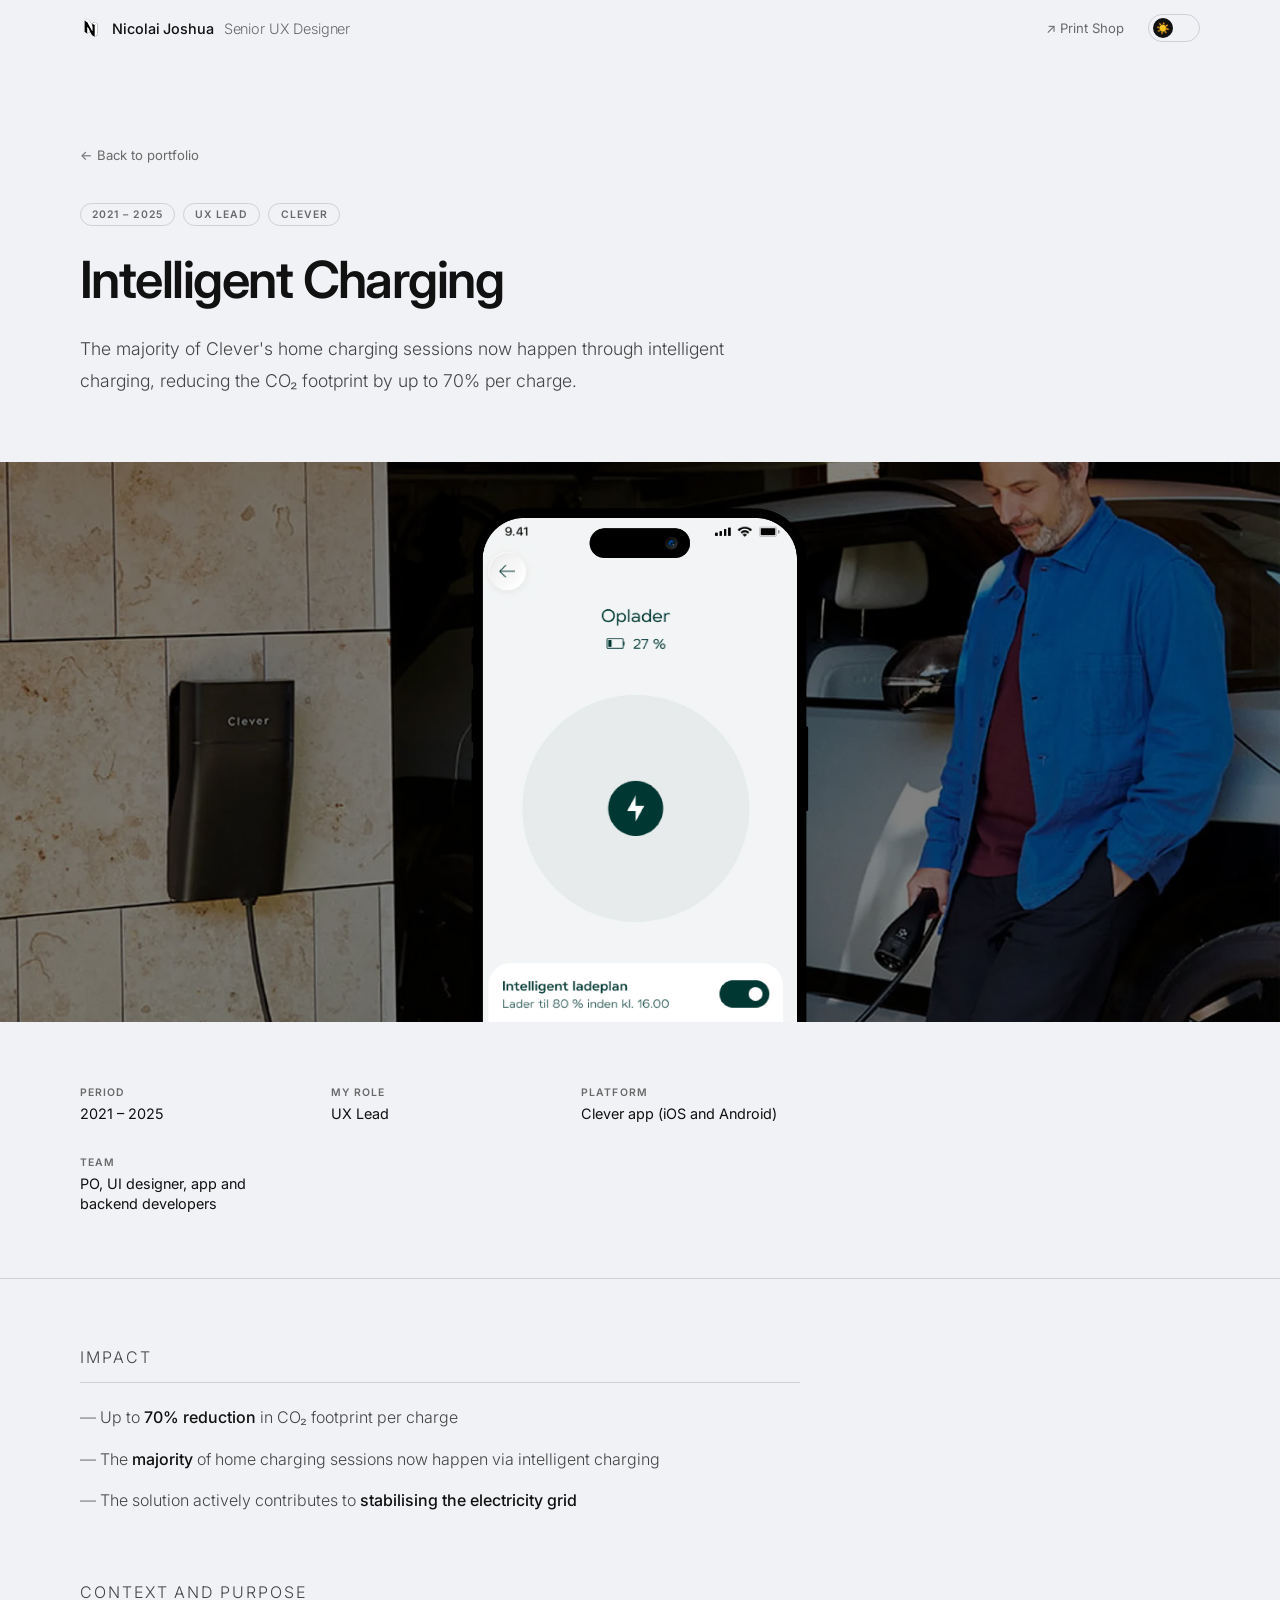
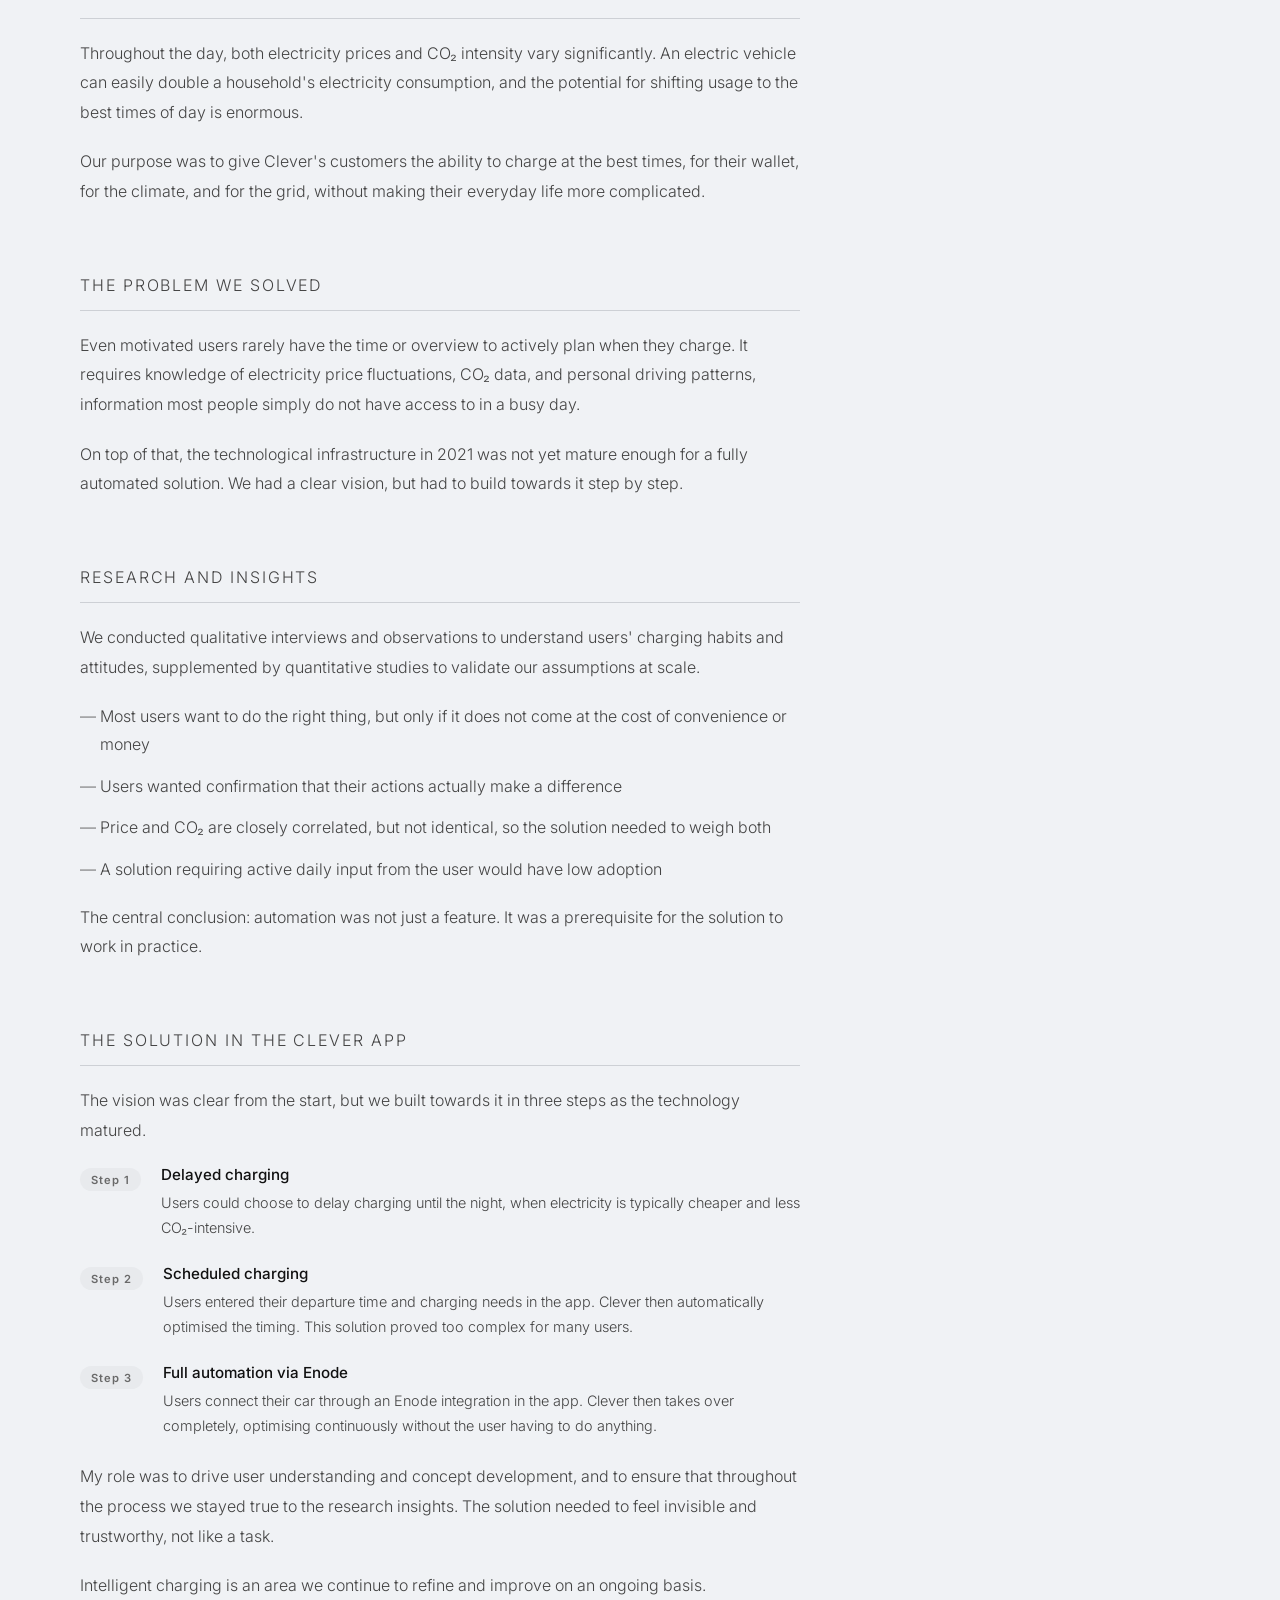
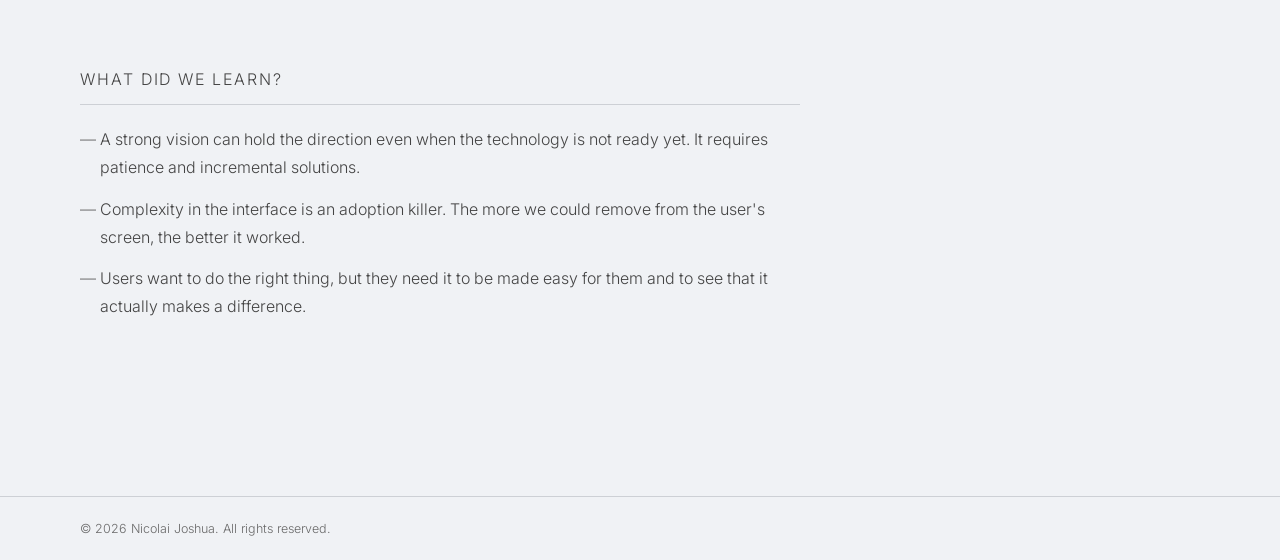
==== case-intelligent-charging.html @ bfaa4154 "Bump theme script cache for iOS refresh fix" ====
<!DOCTYPE html>
<html lang="en">
<head>
<meta charset="UTF-8">
<meta name="viewport" content="width=device-width, initial-scale=1.0, viewport-fit=cover">
<meta name="color-scheme" content="light dark">
<script src="assets/js/theme.js?v=20260611-4"></script>
<title>Intelligent Charging — Nicolai Joshua</title>
<meta name="description" content="Case study: How Clever made it possible for EV drivers to charge at the cheapest and least CO₂-intensive times, automatically.">
<link rel="preconnect" href="https://fonts.googleapis.com">
<link rel="preconnect" href="https://fonts.gstatic.com" crossorigin>
<link href="https://fonts.googleapis.com/css2?family=Inter:wght@300;400;500;600&display=swap" rel="stylesheet">
<style>
  *, *::before, *::after { box-sizing: border-box; margin: 0; padding: 0; }

  :root {
    --bg: #f0f2f5;
    --white: #ffffff;
    --black: #111111;
    --gray-mid: #696969;
    --gray-light: #696969;
    --card-bg: #e8eaed;
    --border: #cdd0d5;
    --body-text: #444444;
    --max: 1200px;
  }

  body.dark,
  html.dark {
    --bg: #141414;
    --white: #141414;
    --black: #f0f0f0;
    --gray-mid: #999999;
    --gray-light: #999999;
    --card-bg: #1f1f1f;
    --border: #333333;
    --body-text: #aaaaaa;
  }

  body.dark nav,
  html.dark nav {
    background: rgba(20, 20, 20, 0.88);
  }

  /* ─── DARK MODE TOGGLE ─── */
  .theme-toggle {
    background: none;
    border: 1px solid var(--border);
    border-radius: 999px;
    width: 52px;
    height: 28px;
    cursor: pointer;
    position: relative;
    display: flex;
    align-items: center;
    padding: 0 4px;
    transition: background 0.2s, border-color 0.2s;
    flex-shrink: 0;
  }

  .toggle-thumb {
    width: 20px;
    height: 20px;
    border-radius: 50%;
    background: var(--black);
    display: flex;
    align-items: center;
    justify-content: center;
    transition: transform 0.25s cubic-bezier(0.4,0,0.2,1), background 0.2s;
    font-size: 11px;
    line-height: 1;
  }

  body.dark .toggle-thumb,
  html.dark .toggle-thumb {
    transform: translateX(24px);
  }

  html { background: var(--bg); scroll-behavior: smooth; }

  body {
    font-family: 'Inter', sans-serif;
    background: var(--bg);
    color: var(--black);
    -webkit-font-smoothing: antialiased;
    font-size: 16px;
  }

  /* ─── NAV ─── */
  nav {
    position: fixed;
    top: 0; left: 0; right: 0;
    z-index: 100;
    background: rgba(240, 242, 245, 0.88);
    backdrop-filter: blur(12px);
    -webkit-backdrop-filter: blur(12px);
  }

  .nav-inner {
    max-width: var(--max);
    margin: 0 auto;
    padding: 0 2.5rem;
    height: 56px;
    display: flex;
    align-items: center;
    justify-content: space-between;
  }

  .nav-left {
    display: flex;
    align-items: center;
    gap: 0.65rem;
  }

  .nav-line {
  width: 22px;
  height: 22px;
  background: url('/favicon.svg') center / contain no-repeat;
  flex-shrink: 0;
  display: block;
}

  .nav-name {
    font-size: 0.9rem;
    font-weight: 500;
    color: var(--black);
    text-decoration: none;
    letter-spacing: -0.01em;
  }

  .nav-title {
    font-size: 0.9rem;
    font-weight: 300;
    color: var(--gray-mid);
    letter-spacing: -0.01em;
  }

  .nav-right {
    display: flex;
    align-items: center;
    gap: 1.5rem;
  }

  .nav-back {
    font-size: 0.82rem;
    font-weight: 400;
    color: var(--gray-mid);
    text-decoration: none;
    transition: color 0.15s;
  }

  .nav-back:hover { color: var(--black); }

  /* ─── CONTAINER ─── */
  .container {
    max-width: var(--max);
    margin: 0 auto;
    padding: 0 2.5rem;
  }

  /* ─── CASE HERO ─── */
  #case-hero {
    padding: 9rem 0 4rem;
  }

  .case-hero-inner {
    max-width: 720px;
  }

  .case-back {
    display: inline-flex;
    align-items: center;
    gap: 0.4rem;
    font-size: 0.82rem;
    font-weight: 400;
    color: var(--gray-mid);
    text-decoration: none;
    margin-bottom: 2.5rem;
    transition: color 0.15s;
  }

  .case-back:hover { color: var(--black); }

  .case-meta {
    display: flex;
    gap: 0.5rem;
    flex-wrap: wrap;
    margin-bottom: 1.5rem;
  }

  .case-tag {
    font-size: 0.65rem;
    font-weight: 600;
    letter-spacing: 0.1em;
    text-transform: uppercase;
    color: var(--gray-mid);
    border: 1px solid var(--border);
    border-radius: 999px;
    padding: 0.25rem 0.7rem;
  }

  .case-hero-title {
    font-size: clamp(2rem, 4vw, 3.2rem);
    font-weight: 600;
    letter-spacing: -0.03em;
    line-height: 1.15;
    color: var(--black);
    margin-bottom: 1.5rem;
  }

  .case-hero-lead {
    font-size: 1.1rem;
    font-weight: 300;
    line-height: 1.85;
    color: var(--body-text);
    max-width: 60ch;
  }

  /* ─── CASE IMAGE ─── */
  .case-cover {
    width: 100%;
    aspect-ratio: 16/7;
    object-fit: cover;
    display: block;
    background: var(--border);
  }

  .case-cover-placeholder {
    width: 100%;
    aspect-ratio: 16/7;
    background: var(--card-bg);
    display: flex;
    align-items: center;
    justify-content: center;
  }

  .case-cover-placeholder span {
    font-size: 0.75rem;
    color: var(--gray-mid);
  }

  /* ─── FACTS ─── */
  #case-facts {
    padding: 4rem 0;
    border-bottom: 1px solid var(--border);
  }

  .facts-grid {
    display: grid;
    grid-template-columns: repeat(auto-fill, minmax(180px, 1fr));
    gap: 2rem;
    max-width: 720px;
  }

  .fact-item {
    display: flex;
    flex-direction: column;
    gap: 0.3rem;
  }

  .fact-label {
    font-size: 0.65rem;
    font-weight: 600;
    letter-spacing: 0.1em;
    text-transform: uppercase;
    color: var(--gray-mid);
  }

  .fact-value {
    font-size: 0.9rem;
    font-weight: 400;
    color: var(--black);
    line-height: 1.4;
  }

  /* ─── CASE CONTENT ─── */
  #case-content {
    padding: 4rem 0 7rem;
  }

  .case-content-inner {
    max-width: 720px;
  }

  .case-section {
    margin-bottom: 4rem;
  }

  .case-section-label {
    font-size: 0.65rem;
    font-weight: 600;
    letter-spacing: 0.12em;
    text-transform: uppercase;
    color: var(--gray-mid);
    padding-bottom: 0.6rem;
    border-bottom: 1px solid var(--border);
    margin-bottom: 1.5rem;
  }

  .case-section p {
    font-size: 1rem;
    font-weight: 300;
    line-height: 1.85;
    color: var(--body-text);
    margin-bottom: 1.25rem;
  }

  .case-section p:last-child {
    margin-bottom: 0;
  }

  .case-ul {
    list-style: none;
    display: flex;
    flex-direction: column;
    gap: 0.85rem;
    margin-top: 0.5rem;
  }

  .case-ul li {
    font-size: 1rem;
    font-weight: 300;
    line-height: 1.75;
    color: var(--body-text);
    padding-left: 1.25rem;
    position: relative;
  }

  .case-ul li::before {
    content: '—';
    position: absolute;
    left: 0;
    color: var(--gray-mid);
    font-weight: 300;
  }

  /* Steps */
  .case-steps {
    display: flex;
    flex-direction: column;
    gap: 1.5rem;
    margin-top: 0.5rem;
  }

  .case-step {
    display: grid;
    grid-template-columns: auto 1fr;
    gap: 1.25rem;
    align-items: start;
  }

  .case-step-number {
    font-size: 0.7rem;
    font-weight: 600;
    letter-spacing: 0.08em;
    color: var(--gray-mid);
    background: var(--card-bg);
    border-radius: 999px;
    padding: 0.3rem 0.7rem;
    white-space: nowrap;
    margin-top: 0.15rem;
  }

  .case-step-body {
    display: flex;
    flex-direction: column;
    gap: 0.35rem;
  }

  .case-step-title {
    font-size: 0.95rem;
    font-weight: 500;
    color: var(--black);
  }

  .case-step-text {
    font-size: 0.9rem;
    font-weight: 300;
    line-height: 1.75;
    color: var(--body-text);
  }

  /* Impact callout */
  .case-impact {
    background: var(--card-bg);
    border-radius: 12px;
    padding: 2rem 2.5rem;
    display: flex;
    gap: 3rem;
    flex-wrap: wrap;
  }

  .impact-stat {
    display: flex;
    flex-direction: column;
    gap: 0.3rem;
  }

  .impact-value {
    font-size: 1.6rem;
    font-weight: 600;
    letter-spacing: -0.03em;
    color: var(--black);
  }

  .impact-label {
    font-size: 0.8rem;
    font-weight: 300;
    color: var(--gray-mid);
    max-width: 20ch;
    line-height: 1.4;
  }

  .case-ul li strong {
    font-weight: 500;
    color: var(--black);
  }

  /* ─── FOOTER ─── */
  footer {
    border-top: 1px solid var(--border);
  }

  .footer-inner {
    max-width: var(--max);
    margin: 0 auto;
    padding: 1.5rem 2.5rem;
    display: flex;
    justify-content: space-between;
    align-items: center;
  }

  footer span {
    font-size: 0.78rem;
    font-weight: 300;
    color: var(--gray-mid);
  }

  /* ─── RESPONSIVE ─── */
  @media (max-width: 800px) {
    .nav-title { display: none; }
    .footer-inner { flex-direction: column; gap: 0.5rem; }
    .case-impact { gap: 1.5rem; }
    .case-cover {
      aspect-ratio: 4/3;
    }
  }

  @media (max-width: 560px) {
    .nav-right a:not(:last-child) { display: none; }
    #case-hero { padding: 7rem 0 3rem; }
    .case-cover {
      aspect-ratio: 1/1;
    }
  }
</style>
</head>
<body>

<!-- NAV -->
<nav>
  <div class="nav-inner">
    <div class="nav-left">
      <div class="nav-line"></div>
      <a class="nav-name" href="index.html">Nicolai Joshua</a>
      <span class="nav-title">Senior UX Designer</span>
    </div>
    <div class="nav-right">
      <a class="nav-back" href="https://shop.nicolaijoshua.com" target="_blank">↗ Print Shop</a>
      <button class="theme-toggle" id="themeToggle" aria-label="Toggle dark mode">
        <span class="toggle-thumb" id="toggleIcon">☀️</span>
      </button>
    </div>
  </div>
</nav>

<!-- HERO -->
<section id="case-hero">
  <div class="container">
    <div class="case-hero-inner">
      <a class="case-back" href="index.html">← Back to portfolio</a>
      <div class="case-meta">
        <span class="case-tag">2021 – 2025</span>
        <span class="case-tag">UX Lead</span>
        <span class="case-tag">Clever</span>
      </div>
      <h1 class="case-hero-title">Intelligent Charging</h1>
      <p class="case-hero-lead">The majority of Clever's home charging sessions now happen through intelligent charging, reducing the CO₂ footprint by up to 70% per charge.</p>
    </div>
  </div>
</section>

<!-- COVER IMAGE -->
<img class="case-cover" src="case-intelligent-opladning.jpg" alt="Clever app showing intelligent charging plan on a phone screen">

<!-- FACTS -->
<section id="case-facts">
  <div class="container">
    <div class="facts-grid">
      <div class="fact-item">
        <span class="fact-label">Period</span>
        <span class="fact-value">2021 – 2025</span>
      </div>
      <div class="fact-item">
        <span class="fact-label">My role</span>
        <span class="fact-value">UX Lead</span>
      </div>
      <div class="fact-item">
        <span class="fact-label">Platform</span>
        <span class="fact-value">Clever app (iOS and Android)</span>
      </div>
      <div class="fact-item">
        <span class="fact-label">Team</span>
        <span class="fact-value">PO, UI designer, app and backend developers</span>
      </div>
    </div>
  </div>
</section>

<!-- CONTENT -->
<section id="case-content">
  <div class="container">
    <div class="case-content-inner">

      <!-- Impact -->
      <div class="case-section">
        <p class="case-section-label">Impact</p>
        <ul class="case-ul">
          <li>Up to <strong>70% reduction</strong> in CO₂ footprint per charge</li>
          <li>The <strong>majority</strong> of home charging sessions now happen via intelligent charging</li>
          <li>The solution actively contributes to <strong>stabilising the electricity grid</strong></li>
        </ul>
      </div>

      <!-- Context -->
      <div class="case-section">
        <p class="case-section-label">Context and purpose</p>
        <p>Throughout the day, both electricity prices and CO₂ intensity vary significantly. An electric vehicle can easily double a household's electricity consumption, and the potential for shifting usage to the best times of day is enormous.</p>
        <p>Our purpose was to give Clever's customers the ability to charge at the best times, for their wallet, for the climate, and for the grid, without making their everyday life more complicated.</p>
      </div>

      <!-- Problem -->
      <div class="case-section">
        <p class="case-section-label">The problem we solved</p>
        <p>Even motivated users rarely have the time or overview to actively plan when they charge. It requires knowledge of electricity price fluctuations, CO₂ data, and personal driving patterns, information most people simply do not have access to in a busy day.</p>
        <p>On top of that, the technological infrastructure in 2021 was not yet mature enough for a fully automated solution. We had a clear vision, but had to build towards it step by step.</p>
      </div>

      <!-- Research -->
      <div class="case-section">
        <p class="case-section-label">Research and insights</p>
        <p>We conducted qualitative interviews and observations to understand users' charging habits and attitudes, supplemented by quantitative studies to validate our assumptions at scale.</p>
        <ul class="case-ul">
          <li>Most users want to do the right thing, but only if it does not come at the cost of convenience or money</li>
          <li>Users wanted confirmation that their actions actually make a difference</li>
          <li>Price and CO₂ are closely correlated, but not identical, so the solution needed to weigh both</li>
          <li>A solution requiring active daily input from the user would have low adoption</li>
        </ul>
        <p style="margin-top: 1.25rem;">The central conclusion: automation was not just a feature. It was a prerequisite for the solution to work in practice.</p>
      </div>

      <!-- Solution -->
      <div class="case-section">
        <p class="case-section-label">The solution in the Clever app</p>
        <p>The vision was clear from the start, but we built towards it in three steps as the technology matured.</p>
        <div class="case-steps">
          <div class="case-step">
            <span class="case-step-number">Step 1</span>
            <div class="case-step-body">
              <span class="case-step-title">Delayed charging</span>
              <span class="case-step-text">Users could choose to delay charging until the night, when electricity is typically cheaper and less CO₂-intensive.</span>
            </div>
          </div>
          <div class="case-step">
            <span class="case-step-number">Step 2</span>
            <div class="case-step-body">
              <span class="case-step-title">Scheduled charging</span>
              <span class="case-step-text">Users entered their departure time and charging needs in the app. Clever then automatically optimised the timing. This solution proved too complex for many users.</span>
            </div>
          </div>
          <div class="case-step">
            <span class="case-step-number">Step 3</span>
            <div class="case-step-body">
              <span class="case-step-title">Full automation via Enode</span>
              <span class="case-step-text">Users connect their car through an Enode integration in the app. Clever then takes over completely, optimising continuously without the user having to do anything.</span>
            </div>
          </div>
        </div>
        <p style="margin-top: 1.5rem;">My role was to drive user understanding and concept development, and to ensure that throughout the process we stayed true to the research insights. The solution needed to feel invisible and trustworthy, not like a task.</p>
        <p>Intelligent charging is an area we continue to refine and improve on an ongoing basis.</p>
      </div>

      <!-- Learnings -->
      <div class="case-section">
        <p class="case-section-label">What did we learn?</p>
        <ul class="case-ul">
          <li>A strong vision can hold the direction even when the technology is not ready yet. It requires patience and incremental solutions.</li>
          <li>Complexity in the interface is an adoption killer. The more we could remove from the user's screen, the better it worked.</li>
          <li>Users want to do the right thing, but they need it to be made easy for them and to see that it actually makes a difference.</li>
        </ul>
      </div>

    </div>
  </div>
</section>

<footer>
  <div class="footer-inner">
    <span>© 2026 Nicolai Joshua. All rights reserved.</span>
  </div>
</footer>

</body>
</html>
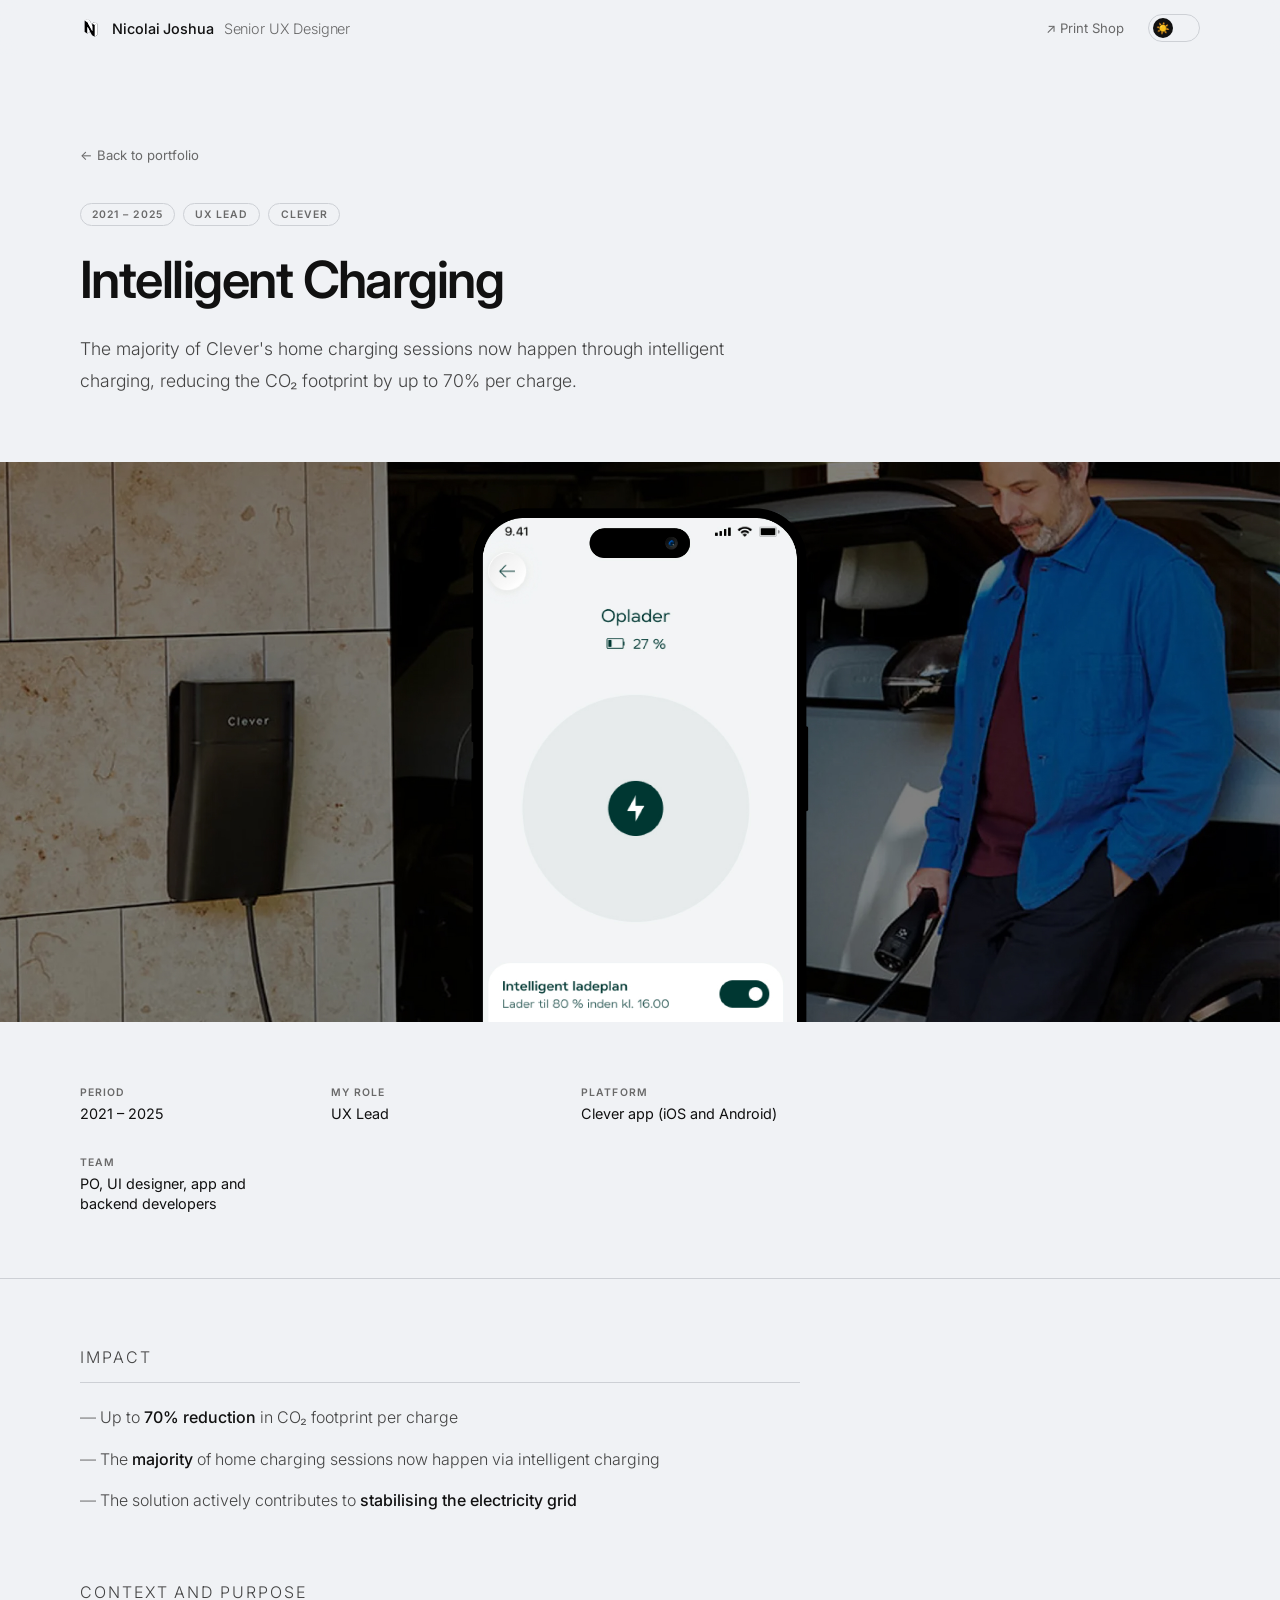
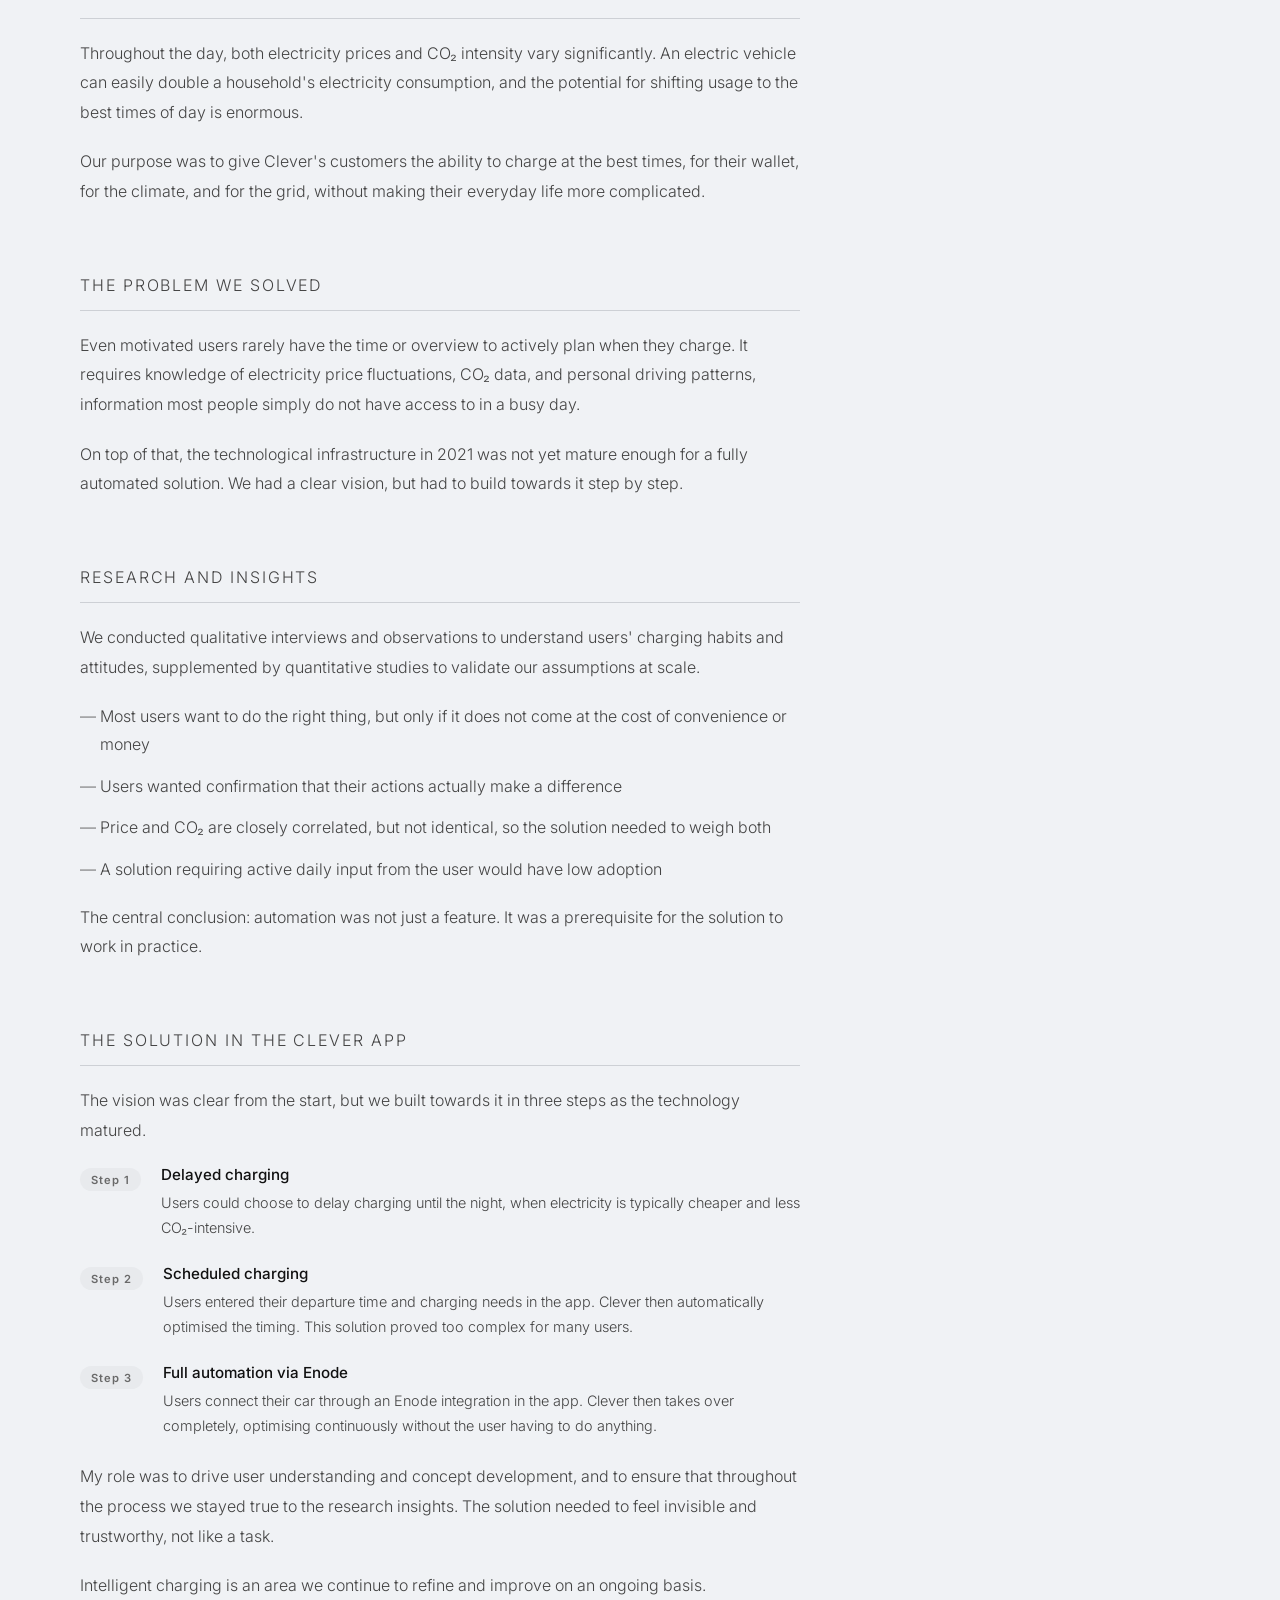
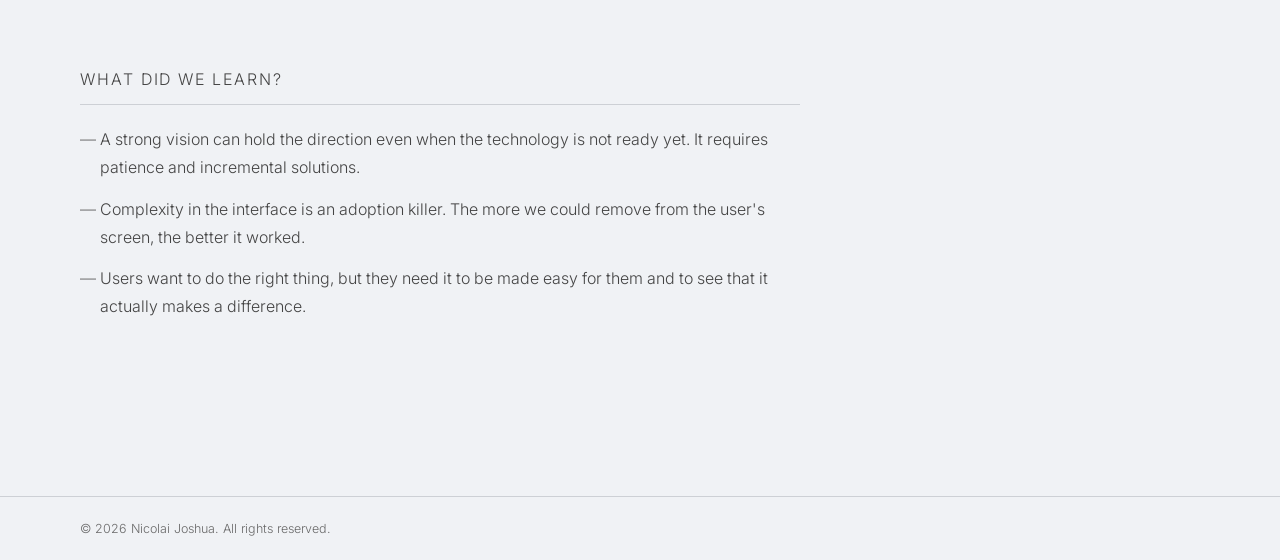
==== commit 312e0387: "Bump theme script cache for iOS reload fix" ====
--- a/case-intelligent-charging.html
+++ b/case-intelligent-charging.html
@@ -4,7 +4,7 @@
 <meta charset="UTF-8">
 <meta name="viewport" content="width=device-width, initial-scale=1.0, viewport-fit=cover">
 <meta name="color-scheme" content="light dark">
-<script src="assets/js/theme.js?v=20260611-4"></script>
+<script src="assets/js/theme.js?v=20260611-5"></script>
 <title>Intelligent Charging — Nicolai Joshua</title>
 <meta name="description" content="Case study: How Clever made it possible for EV drivers to charge at the cheapest and least CO₂-intensive times, automatically.">
 <link rel="preconnect" href="https://fonts.googleapis.com">
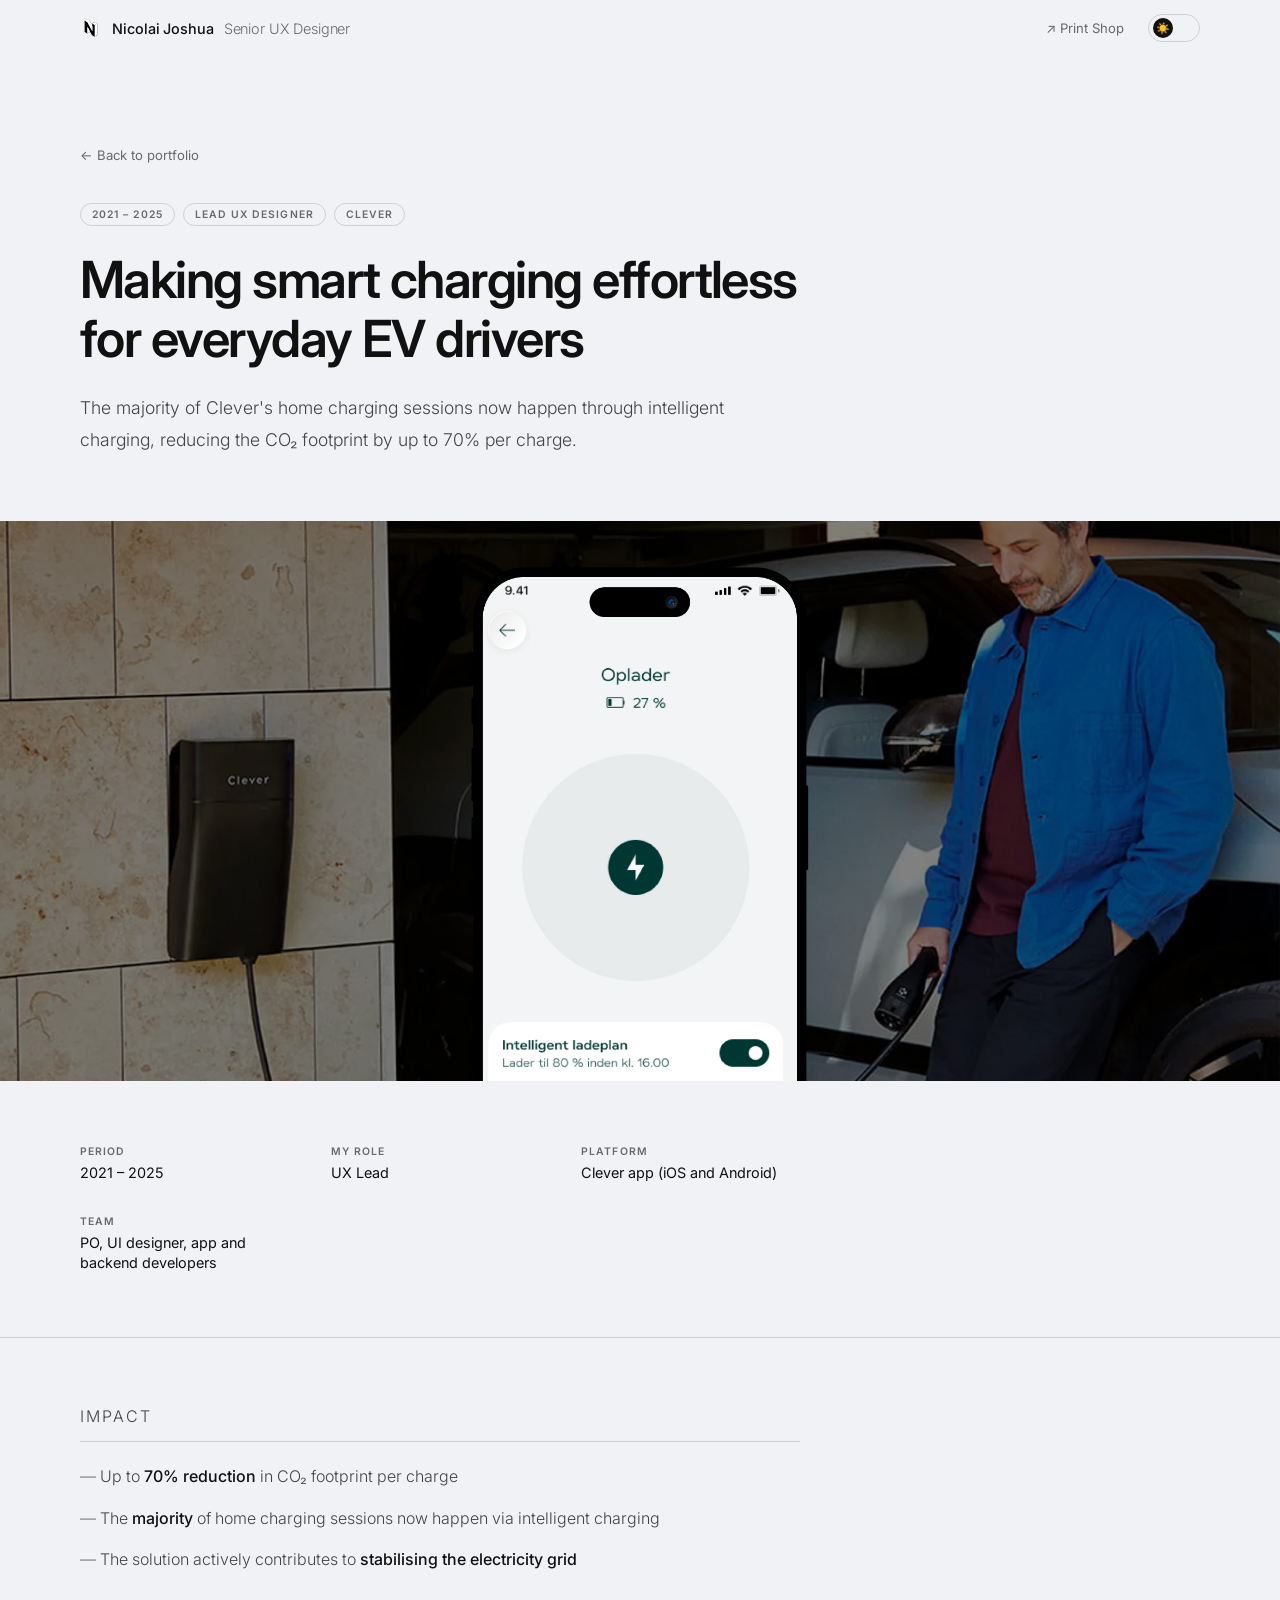
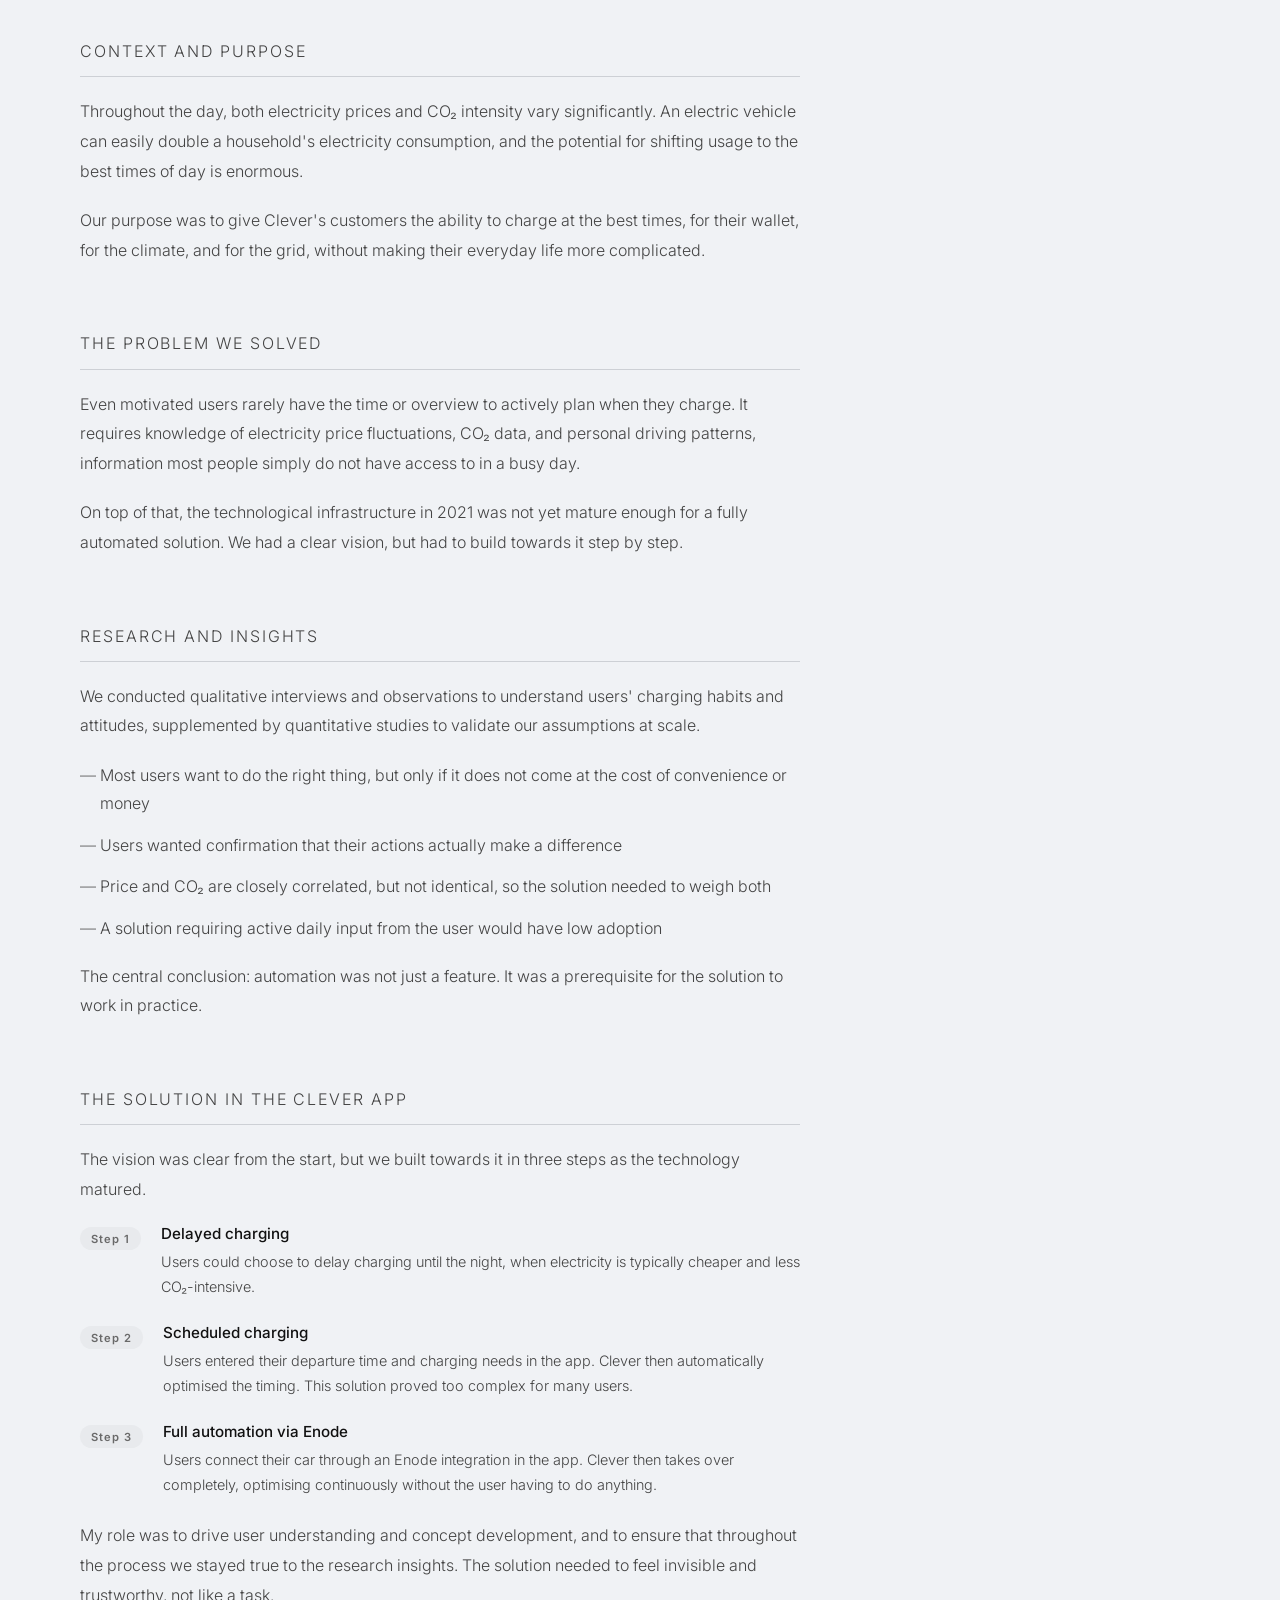
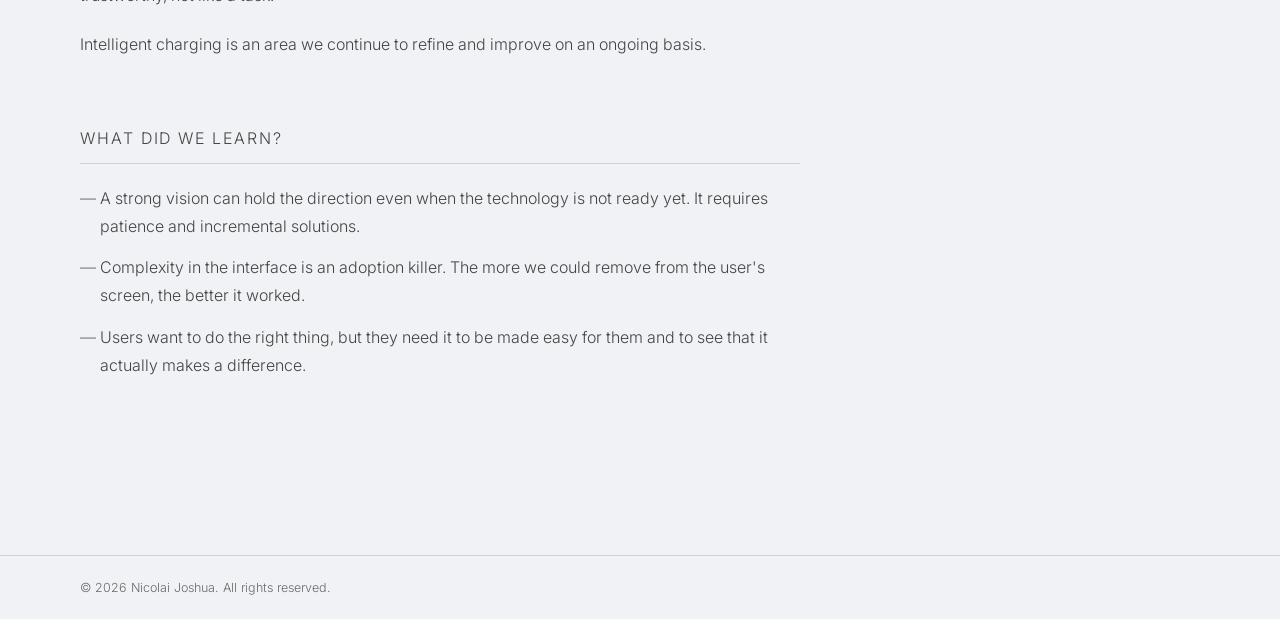
==== commit 773b6e25: "Update intelligent charging case copy" ====
--- a/case-intelligent-charging.html
+++ b/case-intelligent-charging.html
@@ -4,12 +4,62 @@
 <meta charset="UTF-8">
 <meta name="viewport" content="width=device-width, initial-scale=1.0, viewport-fit=cover">
 <meta name="color-scheme" content="light dark">
-<script src="assets/js/theme.js?v=20260611-5"></script>
+<script src="assets/js/theme.js?v=20260611-6"></script>
+<!-- Cloudflare Web Analytics -->
+<script defer src="https://static.cloudflareinsights.com/beacon.min.js" data-cf-beacon='{"token":"ebe53291910f4ebea6fbabf977471f56"}'></script>
+<!-- End Cloudflare Web Analytics -->
 <title>Intelligent Charging — Nicolai Joshua</title>
 <meta name="description" content="Case study: How Clever made it possible for EV drivers to charge at the cheapest and least CO₂-intensive times, automatically.">
+<link rel="canonical" href="https://nicolaijoshua.com/case-intelligent-charging.html">
+<meta name="author" content="Nicolai Joshua">
+<meta property="og:type" content="article">
+<meta property="og:site_name" content="Nicolai Joshua">
+<meta property="og:title" content="Intelligent Charging — Nicolai Joshua">
+<meta property="og:description" content="Case study: How Clever made it possible for EV drivers to charge at the cheapest and least CO₂-intensive times, automatically.">
+<meta property="og:url" content="https://nicolaijoshua.com/case-intelligent-charging.html">
+<meta property="og:image" content="https://nicolaijoshua.com/case-intelligent-opladning.jpg">
+<meta property="og:image:alt" content="Clever app showing intelligent charging plan on a phone screen">
+<meta name="twitter:card" content="summary_large_image">
+<meta name="twitter:title" content="Intelligent Charging — Nicolai Joshua">
+<meta name="twitter:description" content="Case study: How Clever made it possible for EV drivers to charge at the cheapest and least CO₂-intensive times, automatically.">
+<meta name="twitter:image" content="https://nicolaijoshua.com/case-intelligent-opladning.jpg">
+<link rel="icon" type="image/svg+xml" href="/favicon.svg">
+<link rel="icon" type="image/png" sizes="96x96" href="/favicon-96x96.png">
+<link rel="icon" type="image/x-icon" href="/favicon.ico">
+<link rel="apple-touch-icon" href="/apple-touch-icon.png">
+<link rel="manifest" href="/site.webmanifest">
 <link rel="preconnect" href="https://fonts.googleapis.com">
 <link rel="preconnect" href="https://fonts.gstatic.com" crossorigin>
 <link href="https://fonts.googleapis.com/css2?family=Inter:wght@300;400;500;600&display=swap" rel="stylesheet">
+<script type="application/ld+json">
+{
+  "@context": "https://schema.org",
+  "@type": "CreativeWork",
+  "@id": "https://nicolaijoshua.com/case-intelligent-charging.html#case-study",
+  "url": "https://nicolaijoshua.com/case-intelligent-charging.html",
+  "name": "Intelligent Charging",
+  "headline": "Intelligent Charging",
+  "description": "Case study: How Clever made it possible for EV drivers to charge at the cheapest and least CO2-intensive times, automatically.",
+  "image": "https://nicolaijoshua.com/case-intelligent-opladning.jpg",
+  "author": {
+    "@type": "Person",
+    "name": "Nicolai Joshua",
+    "url": "https://nicolaijoshua.com/"
+  },
+  "publisher": {
+    "@type": "Person",
+    "name": "Nicolai Joshua",
+    "url": "https://nicolaijoshua.com/"
+  },
+  "inLanguage": "en",
+  "about": [
+    "UX design",
+    "EV charging",
+    "Intelligent charging",
+    "Clever app"
+  ]
+}
+</script>
 <style>
   *, *::before, *::after { box-sizing: border-box; margin: 0; padding: 0; }
 
@@ -447,7 +497,6 @@
   }
 
   @media (max-width: 560px) {
-    .nav-right a:not(:last-child) { display: none; }
     #case-hero { padding: 7rem 0 3rem; }
     .case-cover {
       aspect-ratio: 1/1;
@@ -481,10 +530,10 @@
       <a class="case-back" href="index.html">← Back to portfolio</a>
       <div class="case-meta">
         <span class="case-tag">2021 – 2025</span>
-        <span class="case-tag">UX Lead</span>
+        <span class="case-tag">Lead UX Designer</span>
         <span class="case-tag">Clever</span>
       </div>
-      <h1 class="case-hero-title">Intelligent Charging</h1>
+      <h1 class="case-hero-title">Making smart charging effortless for everyday EV drivers</h1>
       <p class="case-hero-lead">The majority of Clever's home charging sessions now happen through intelligent charging, reducing the CO₂ footprint by up to 70% per charge.</p>
     </div>
   </div>
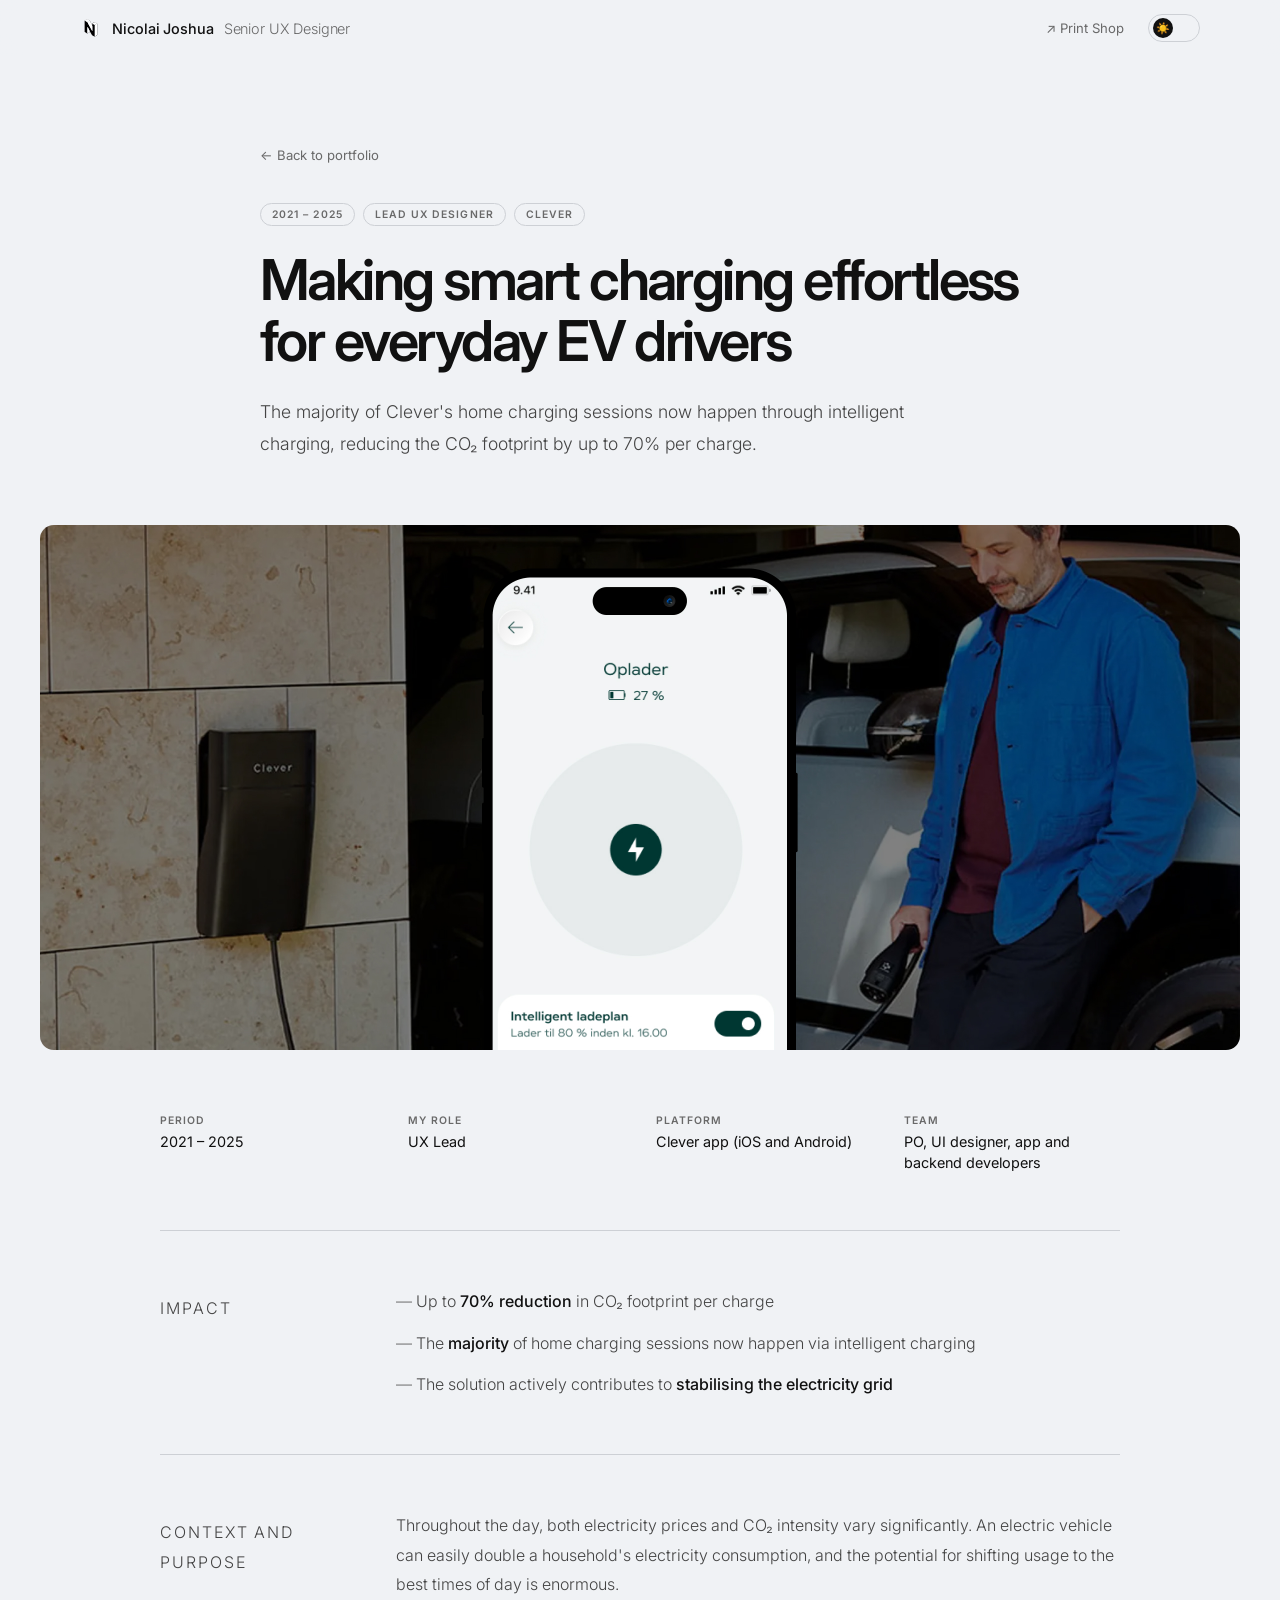
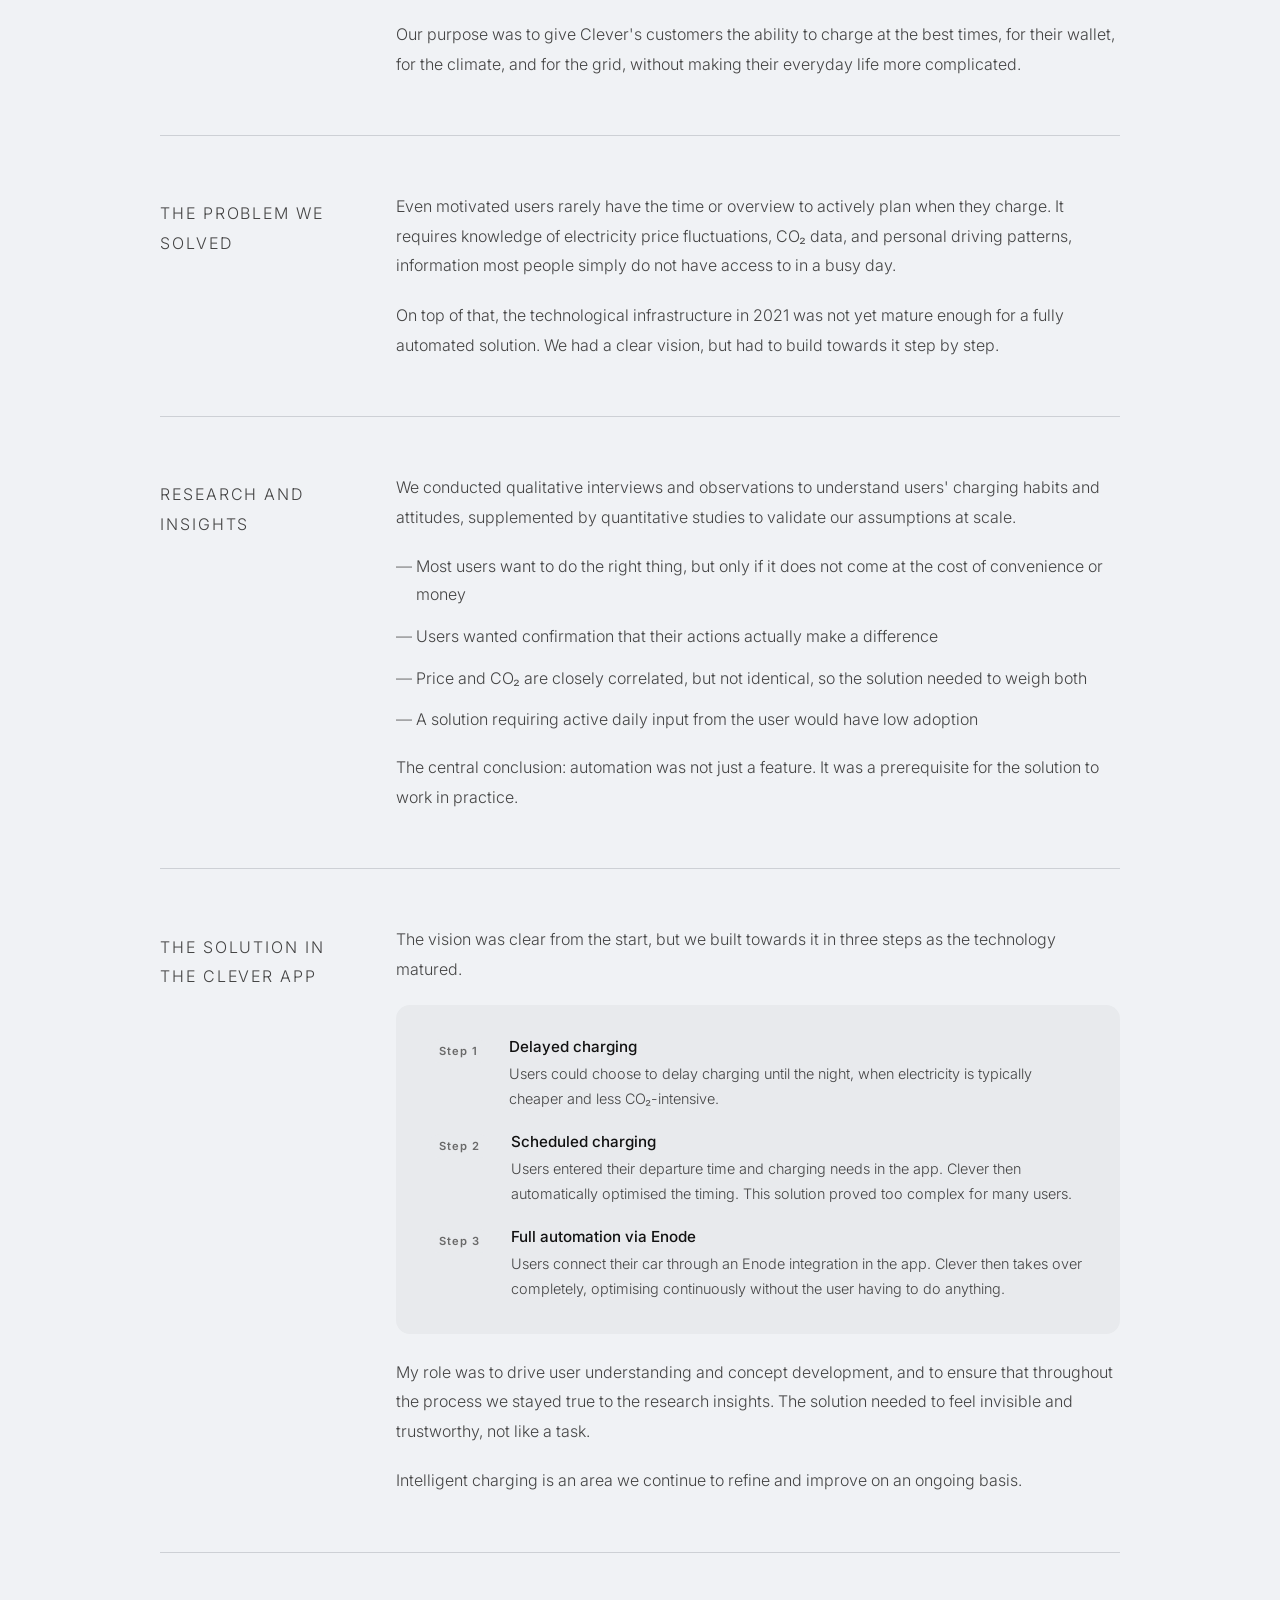
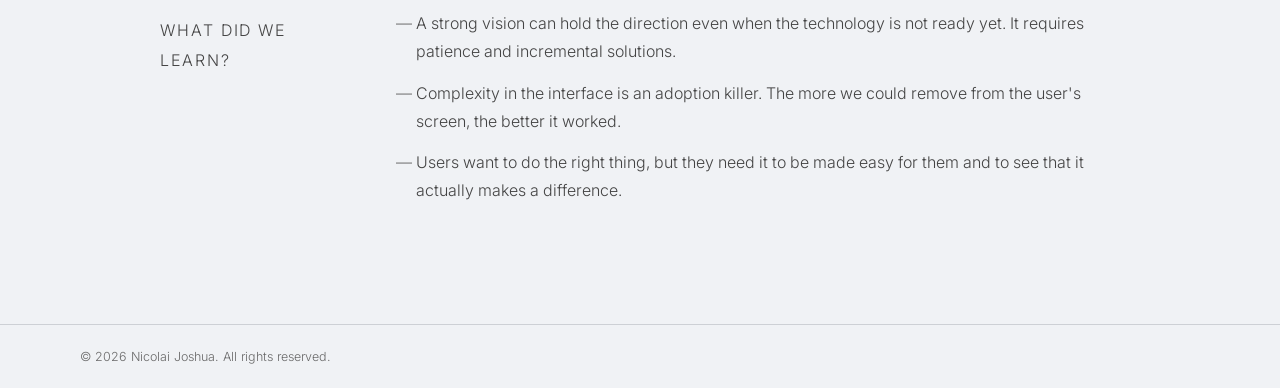
==== commit c53c8f93: "Align intelligent charging case layout" ====
--- a/case-intelligent-charging.html
+++ b/case-intelligent-charging.html
@@ -73,6 +73,10 @@
     --border: #cdd0d5;
     --body-text: #444444;
     --max: 1200px;
+    --content: 760px;
+    --label-width: 180px;
+    --radius: 14px;
+    --panel-padding: 2rem;
   }
 
   body.dark,
@@ -214,7 +218,8 @@
   }
 
   .case-hero-inner {
-    max-width: 720px;
+    max-width: var(--content);
+    margin: 0 auto;
   }
 
   .case-back {
@@ -250,10 +255,10 @@
   }
 
   .case-hero-title {
-    font-size: clamp(2rem, 4vw, 3.2rem);
+    font-size: clamp(2.1rem, 4.4vw, 4rem);
     font-weight: 600;
-    letter-spacing: -0.03em;
-    line-height: 1.15;
+    letter-spacing: -0.045em;
+    line-height: 1.08;
     color: var(--black);
     margin-bottom: 1.5rem;
   }
@@ -263,13 +268,27 @@
     font-weight: 300;
     line-height: 1.85;
     color: var(--body-text);
-    max-width: 60ch;
+    max-width: 62ch;
   }
 
   /* ─── CASE IMAGE ─── */
+  .case-cover-wrap {
+    max-width: 1400px;
+    margin: 0 auto;
+    padding: 0 2.5rem;
+  }
+
+  .case-cover-frame {
+    width: 100%;
+    aspect-ratio: 16/7;
+    border-radius: var(--radius);
+    overflow: hidden;
+    background: var(--border);
+  }
+
   .case-cover {
     width: 100%;
-    aspect-ratio: 16/7;
+    height: 100%;
     object-fit: cover;
     display: block;
     background: var(--border);
@@ -291,21 +310,23 @@
 
   /* ─── FACTS ─── */
   #case-facts {
-    padding: 4rem 0;
+    padding: 4rem 0 3.5rem;
+  }
+
+  .facts-grid {
+    max-width: 960px;
+    margin: 0 auto;
+    display: grid;
+    grid-template-columns: repeat(4, 1fr);
+    gap: 2rem;
+    padding-bottom: 3.5rem;
     border-bottom: 1px solid var(--border);
   }
 
-  .facts-grid {
-    display: grid;
-    grid-template-columns: repeat(auto-fill, minmax(180px, 1fr));
-    gap: 2rem;
-    max-width: 720px;
-  }
-
   .fact-item {
     display: flex;
     flex-direction: column;
-    gap: 0.3rem;
+    gap: 0.35rem;
   }
 
   .fact-label {
@@ -320,20 +341,30 @@
     font-size: 0.9rem;
     font-weight: 400;
     color: var(--black);
-    line-height: 1.4;
+    line-height: 1.45;
   }
 
   /* ─── CASE CONTENT ─── */
   #case-content {
-    padding: 4rem 0 7rem;
+    padding: 0 0 4rem;
   }
 
   .case-content-inner {
-    max-width: 720px;
+    max-width: 960px;
+    margin: 0 auto;
   }
 
   .case-section {
-    margin-bottom: 4rem;
+    display: grid;
+    grid-template-columns: var(--label-width) minmax(0, 1fr);
+    gap: 3.5rem;
+    padding: 3.5rem 0;
+    border-top: 1px solid var(--border);
+  }
+
+  .case-section:first-child {
+    border-top: 0;
+    padding-top: 0;
   }
 
   .case-section-label {
@@ -342,9 +373,11 @@
     letter-spacing: 0.12em;
     text-transform: uppercase;
     color: var(--gray-mid);
-    padding-bottom: 0.6rem;
-    border-bottom: 1px solid var(--border);
-    margin-bottom: 1.5rem;
+    padding-top: 0.45rem;
+  }
+
+  .case-section-content {
+    max-width: var(--content);
   }
 
   .case-section p {
@@ -364,7 +397,6 @@
     display: flex;
     flex-direction: column;
     gap: 0.85rem;
-    margin-top: 0.5rem;
   }
 
   .case-ul li {
@@ -386,10 +418,13 @@
 
   /* Steps */
   .case-steps {
+    background: var(--card-bg);
+    border-radius: var(--radius);
+    padding: var(--panel-padding);
     display: flex;
     flex-direction: column;
-    gap: 1.5rem;
-    margin-top: 0.5rem;
+    gap: 1.25rem;
+    margin: 1rem 0 1.5rem;
   }
 
   .case-step {
@@ -433,11 +468,12 @@
   /* Impact callout */
   .case-impact {
     background: var(--card-bg);
-    border-radius: 12px;
-    padding: 2rem 2.5rem;
+    border-radius: var(--radius);
+    padding: var(--panel-padding);
     display: flex;
     gap: 3rem;
     flex-wrap: wrap;
+    margin-top: 1rem;
   }
 
   .impact-stat {
@@ -487,20 +523,24 @@
   }
 
   /* ─── RESPONSIVE ─── */
-  @media (max-width: 800px) {
+  @media (max-width: 900px) {
+    .footer-inner { flex-direction: column; gap: 0.5rem; }
+    .facts-grid { grid-template-columns: repeat(2, 1fr); }
+    .case-section { grid-template-columns: 1fr; gap: 1.25rem; padding: 3rem 0; }
+    .case-section-label { padding-top: 0; }
+    .case-impact { gap: 1.5rem; }
+  }
+
+  @media (max-width: 560px) {
+    :root { --panel-padding: 1.35rem; }
+    .container, .nav-inner, .case-cover-wrap, .footer-inner { padding-left: 1.25rem; padding-right: 1.25rem; }
     .nav-title { display: none; }
-    .footer-inner { flex-direction: column; gap: 0.5rem; }
-    .case-impact { gap: 1.5rem; }
-    .case-cover {
-      aspect-ratio: 4/3;
+    #case-hero { padding: 7rem 0 3rem; }
+    .case-cover-frame {
+      aspect-ratio: 1/1;
+      border-radius: 10px;
     }
-  }
-
-  @media (max-width: 560px) {
-    #case-hero { padding: 7rem 0 3rem; }
-    .case-cover {
-      aspect-ratio: 1/1;
-    }
+    .facts-grid { grid-template-columns: 1fr; gap: 1.5rem; padding-bottom: 3rem; }
   }
 </style>
 </head>
@@ -540,7 +580,11 @@
 </section>
 
 <!-- COVER IMAGE -->
-<img class="case-cover" src="case-intelligent-opladning.jpg" alt="Clever app showing intelligent charging plan on a phone screen">
+<div class="case-cover-wrap">
+  <div class="case-cover-frame">
+    <img class="case-cover" src="case-intelligent-opladning.jpg" alt="Clever app showing intelligent charging plan on a phone screen">
+  </div>
+</div>
 
 <!-- FACTS -->
 <section id="case-facts">
@@ -574,79 +618,91 @@
       <!-- Impact -->
       <div class="case-section">
         <p class="case-section-label">Impact</p>
-        <ul class="case-ul">
-          <li>Up to <strong>70% reduction</strong> in CO₂ footprint per charge</li>
-          <li>The <strong>majority</strong> of home charging sessions now happen via intelligent charging</li>
-          <li>The solution actively contributes to <strong>stabilising the electricity grid</strong></li>
-        </ul>
+        <div class="case-section-content">
+          <ul class="case-ul">
+            <li>Up to <strong>70% reduction</strong> in CO₂ footprint per charge</li>
+            <li>The <strong>majority</strong> of home charging sessions now happen via intelligent charging</li>
+            <li>The solution actively contributes to <strong>stabilising the electricity grid</strong></li>
+          </ul>
+        </div>
       </div>
 
       <!-- Context -->
       <div class="case-section">
         <p class="case-section-label">Context and purpose</p>
-        <p>Throughout the day, both electricity prices and CO₂ intensity vary significantly. An electric vehicle can easily double a household's electricity consumption, and the potential for shifting usage to the best times of day is enormous.</p>
-        <p>Our purpose was to give Clever's customers the ability to charge at the best times, for their wallet, for the climate, and for the grid, without making their everyday life more complicated.</p>
+        <div class="case-section-content">
+          <p>Throughout the day, both electricity prices and CO₂ intensity vary significantly. An electric vehicle can easily double a household's electricity consumption, and the potential for shifting usage to the best times of day is enormous.</p>
+          <p>Our purpose was to give Clever's customers the ability to charge at the best times, for their wallet, for the climate, and for the grid, without making their everyday life more complicated.</p>
+        </div>
       </div>
 
       <!-- Problem -->
       <div class="case-section">
         <p class="case-section-label">The problem we solved</p>
-        <p>Even motivated users rarely have the time or overview to actively plan when they charge. It requires knowledge of electricity price fluctuations, CO₂ data, and personal driving patterns, information most people simply do not have access to in a busy day.</p>
-        <p>On top of that, the technological infrastructure in 2021 was not yet mature enough for a fully automated solution. We had a clear vision, but had to build towards it step by step.</p>
+        <div class="case-section-content">
+          <p>Even motivated users rarely have the time or overview to actively plan when they charge. It requires knowledge of electricity price fluctuations, CO₂ data, and personal driving patterns, information most people simply do not have access to in a busy day.</p>
+          <p>On top of that, the technological infrastructure in 2021 was not yet mature enough for a fully automated solution. We had a clear vision, but had to build towards it step by step.</p>
+        </div>
       </div>
 
       <!-- Research -->
       <div class="case-section">
         <p class="case-section-label">Research and insights</p>
-        <p>We conducted qualitative interviews and observations to understand users' charging habits and attitudes, supplemented by quantitative studies to validate our assumptions at scale.</p>
-        <ul class="case-ul">
-          <li>Most users want to do the right thing, but only if it does not come at the cost of convenience or money</li>
-          <li>Users wanted confirmation that their actions actually make a difference</li>
-          <li>Price and CO₂ are closely correlated, but not identical, so the solution needed to weigh both</li>
-          <li>A solution requiring active daily input from the user would have low adoption</li>
-        </ul>
-        <p style="margin-top: 1.25rem;">The central conclusion: automation was not just a feature. It was a prerequisite for the solution to work in practice.</p>
+        <div class="case-section-content">
+          <p>We conducted qualitative interviews and observations to understand users' charging habits and attitudes, supplemented by quantitative studies to validate our assumptions at scale.</p>
+          <ul class="case-ul">
+            <li>Most users want to do the right thing, but only if it does not come at the cost of convenience or money</li>
+            <li>Users wanted confirmation that their actions actually make a difference</li>
+            <li>Price and CO₂ are closely correlated, but not identical, so the solution needed to weigh both</li>
+            <li>A solution requiring active daily input from the user would have low adoption</li>
+          </ul>
+          <p style="margin-top: 1.25rem;">The central conclusion: automation was not just a feature. It was a prerequisite for the solution to work in practice.</p>
+        </div>
       </div>
 
       <!-- Solution -->
       <div class="case-section">
         <p class="case-section-label">The solution in the Clever app</p>
-        <p>The vision was clear from the start, but we built towards it in three steps as the technology matured.</p>
-        <div class="case-steps">
-          <div class="case-step">
-            <span class="case-step-number">Step 1</span>
-            <div class="case-step-body">
-              <span class="case-step-title">Delayed charging</span>
-              <span class="case-step-text">Users could choose to delay charging until the night, when electricity is typically cheaper and less CO₂-intensive.</span>
+        <div class="case-section-content">
+          <p>The vision was clear from the start, but we built towards it in three steps as the technology matured.</p>
+          <div class="case-steps">
+            <div class="case-step">
+              <span class="case-step-number">Step 1</span>
+              <div class="case-step-body">
+                <span class="case-step-title">Delayed charging</span>
+                <span class="case-step-text">Users could choose to delay charging until the night, when electricity is typically cheaper and less CO₂-intensive.</span>
+              </div>
+            </div>
+            <div class="case-step">
+              <span class="case-step-number">Step 2</span>
+              <div class="case-step-body">
+                <span class="case-step-title">Scheduled charging</span>
+                <span class="case-step-text">Users entered their departure time and charging needs in the app. Clever then automatically optimised the timing. This solution proved too complex for many users.</span>
+              </div>
+            </div>
+            <div class="case-step">
+              <span class="case-step-number">Step 3</span>
+              <div class="case-step-body">
+                <span class="case-step-title">Full automation via Enode</span>
+                <span class="case-step-text">Users connect their car through an Enode integration in the app. Clever then takes over completely, optimising continuously without the user having to do anything.</span>
+              </div>
             </div>
           </div>
-          <div class="case-step">
-            <span class="case-step-number">Step 2</span>
-            <div class="case-step-body">
-              <span class="case-step-title">Scheduled charging</span>
-              <span class="case-step-text">Users entered their departure time and charging needs in the app. Clever then automatically optimised the timing. This solution proved too complex for many users.</span>
-            </div>
-          </div>
-          <div class="case-step">
-            <span class="case-step-number">Step 3</span>
-            <div class="case-step-body">
-              <span class="case-step-title">Full automation via Enode</span>
-              <span class="case-step-text">Users connect their car through an Enode integration in the app. Clever then takes over completely, optimising continuously without the user having to do anything.</span>
-            </div>
-          </div>
+          <p style="margin-top: 1.5rem;">My role was to drive user understanding and concept development, and to ensure that throughout the process we stayed true to the research insights. The solution needed to feel invisible and trustworthy, not like a task.</p>
+          <p>Intelligent charging is an area we continue to refine and improve on an ongoing basis.</p>
         </div>
-        <p style="margin-top: 1.5rem;">My role was to drive user understanding and concept development, and to ensure that throughout the process we stayed true to the research insights. The solution needed to feel invisible and trustworthy, not like a task.</p>
-        <p>Intelligent charging is an area we continue to refine and improve on an ongoing basis.</p>
       </div>
 
       <!-- Learnings -->
       <div class="case-section">
         <p class="case-section-label">What did we learn?</p>
-        <ul class="case-ul">
-          <li>A strong vision can hold the direction even when the technology is not ready yet. It requires patience and incremental solutions.</li>
-          <li>Complexity in the interface is an adoption killer. The more we could remove from the user's screen, the better it worked.</li>
-          <li>Users want to do the right thing, but they need it to be made easy for them and to see that it actually makes a difference.</li>
-        </ul>
+        <div class="case-section-content">
+          <ul class="case-ul">
+            <li>A strong vision can hold the direction even when the technology is not ready yet. It requires patience and incremental solutions.</li>
+            <li>Complexity in the interface is an adoption killer. The more we could remove from the user's screen, the better it worked.</li>
+            <li>Users want to do the right thing, but they need it to be made easy for them and to see that it actually makes a difference.</li>
+          </ul>
+        </div>
       </div>
 
     </div>
